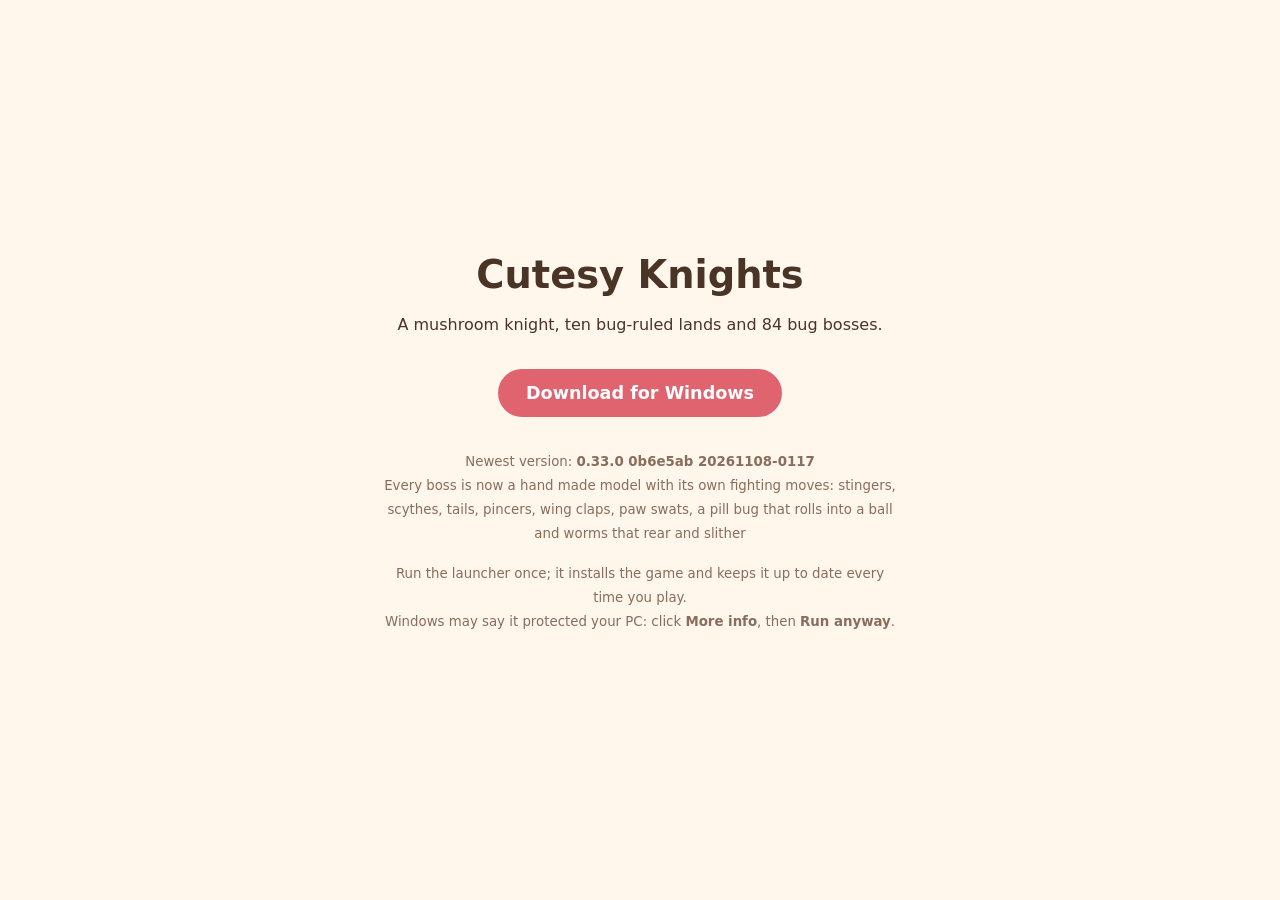
==== game/index.html @ 72dfd4b8 "Cutesy Knights 0.33.0 0b6e5ab 20261108-0117" ====
<!doctype html>
<html lang="en"><head><meta charset="utf-8"><meta name="viewport" content="width=device-width, initial-scale=1">
<title>Cutesy Knights</title>
<style>
 body{margin:0;font-family:system-ui,Segoe UI,sans-serif;background:#fff6ec;color:#4a3426;display:flex;min-height:100vh;align-items:center;justify-content:center}
 main{max-width:520px;padding:32px 16px;text-align:center}
 h1{font-size:2.4rem;margin:0 0 8px}
 p{line-height:1.5}
 a.btn{display:inline-block;margin:16px 0;padding:14px 28px;border-radius:999px;background:#e0646f;color:#fff;font-weight:700;text-decoration:none;font-size:1.1rem}
 a.btn:hover{background:#c94f5a}
 small{color:#8a6d5b}
</style></head><body><main>
<h1>Cutesy Knights</h1>
<p>A mushroom knight, ten bug-ruled lands and 84 bug bosses.</p>
<a class="btn" href="Launcher.exe">Download for Windows</a>
<p><small>Newest version: <b id="v">0.33.0 0b6e5ab 20261108-0117</b><br><span id="n">Every boss is now a hand made model with its own fighting moves: stingers, scythes, tails, pincers, wing claps, paw swats, a pill bug that rolls into a ball and worms that rear and slither</span></small></p>
<p><small>Run the launcher once; it installs the game and keeps it up to date every time you play.<br>
Windows may say it protected your PC: click <b>More info</b>, then <b>Run anyway</b>.</small></p>
</main>
<script>
fetch('latest.json',{cache:'no-store'}).then(r=>r.json()).then(m=>{document.getElementById('v').textContent=m.version;document.getElementById('n').textContent=m.notes||''}).catch(()=>{});
</script>
</body></html>
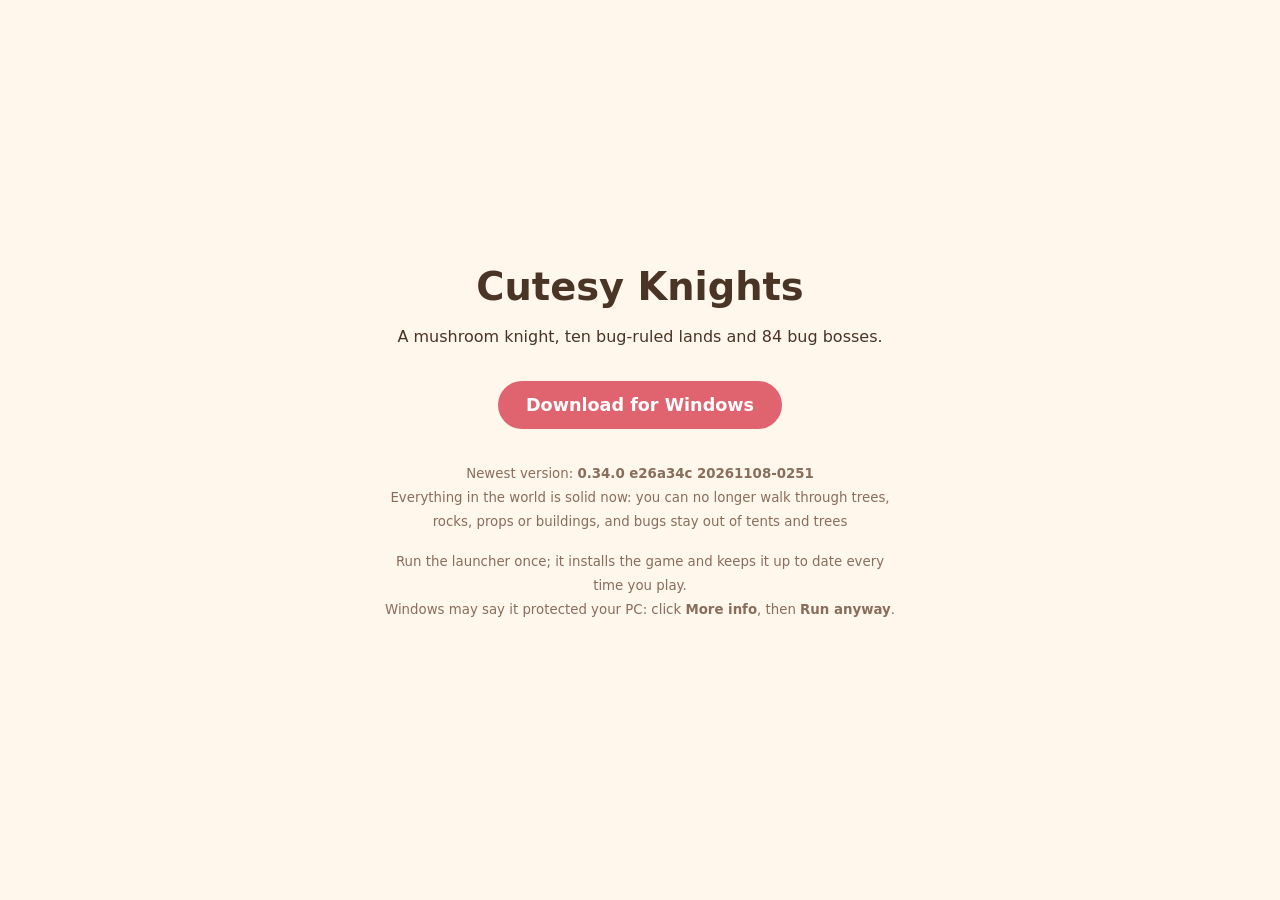
==== commit 5f3fa9a2: "Cutesy Knights 0.34.0 e26a34c 20261108-0251" ====
--- a/game/index.html
+++ b/game/index.html
@@ -13,7 +13,7 @@
 <h1>Cutesy Knights</h1>
 <p>A mushroom knight, ten bug-ruled lands and 84 bug bosses.</p>
 <a class="btn" href="Launcher.exe">Download for Windows</a>
-<p><small>Newest version: <b id="v">0.33.0 0b6e5ab 20261108-0117</b><br><span id="n">Every boss is now a hand made model with its own fighting moves: stingers, scythes, tails, pincers, wing claps, paw swats, a pill bug that rolls into a ball and worms that rear and slither</span></small></p>
+<p><small>Newest version: <b id="v">0.34.0 e26a34c 20261108-0251</b><br><span id="n">Everything in the world is solid now: you can no longer walk through trees, rocks, props or buildings, and bugs stay out of tents and trees</span></small></p>
 <p><small>Run the launcher once; it installs the game and keeps it up to date every time you play.<br>
 Windows may say it protected your PC: click <b>More info</b>, then <b>Run anyway</b>.</small></p>
 </main>
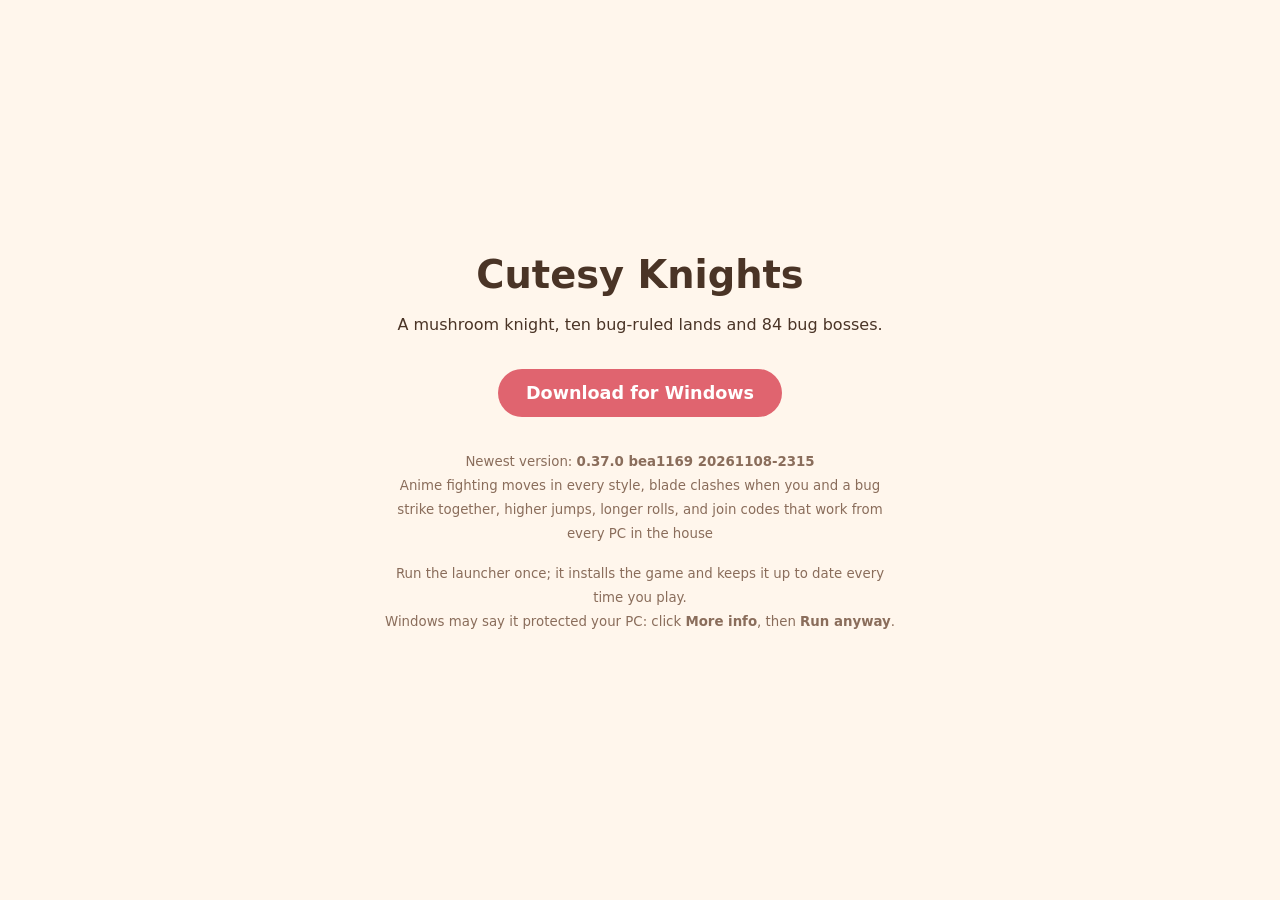
==== commit 76822c9e: "Cutesy Knights 0.37.0 bea1169 20261108-2315" ====
--- a/game/index.html
+++ b/game/index.html
@@ -13,7 +13,7 @@
 <h1>Cutesy Knights</h1>
 <p>A mushroom knight, ten bug-ruled lands and 84 bug bosses.</p>
 <a class="btn" href="Launcher.exe">Download for Windows</a>
-<p><small>Newest version: <b id="v">0.34.0 e26a34c 20261108-0251</b><br><span id="n">Everything in the world is solid now: you can no longer walk through trees, rocks, props or buildings, and bugs stay out of tents and trees</span></small></p>
+<p><small>Newest version: <b id="v">0.37.0 bea1169 20261108-2315</b><br><span id="n">Anime fighting moves in every style, blade clashes when you and a bug strike together, higher jumps, longer rolls, and join codes that work from every PC in the house</span></small></p>
 <p><small>Run the launcher once; it installs the game and keeps it up to date every time you play.<br>
 Windows may say it protected your PC: click <b>More info</b>, then <b>Run anyway</b>.</small></p>
 </main>
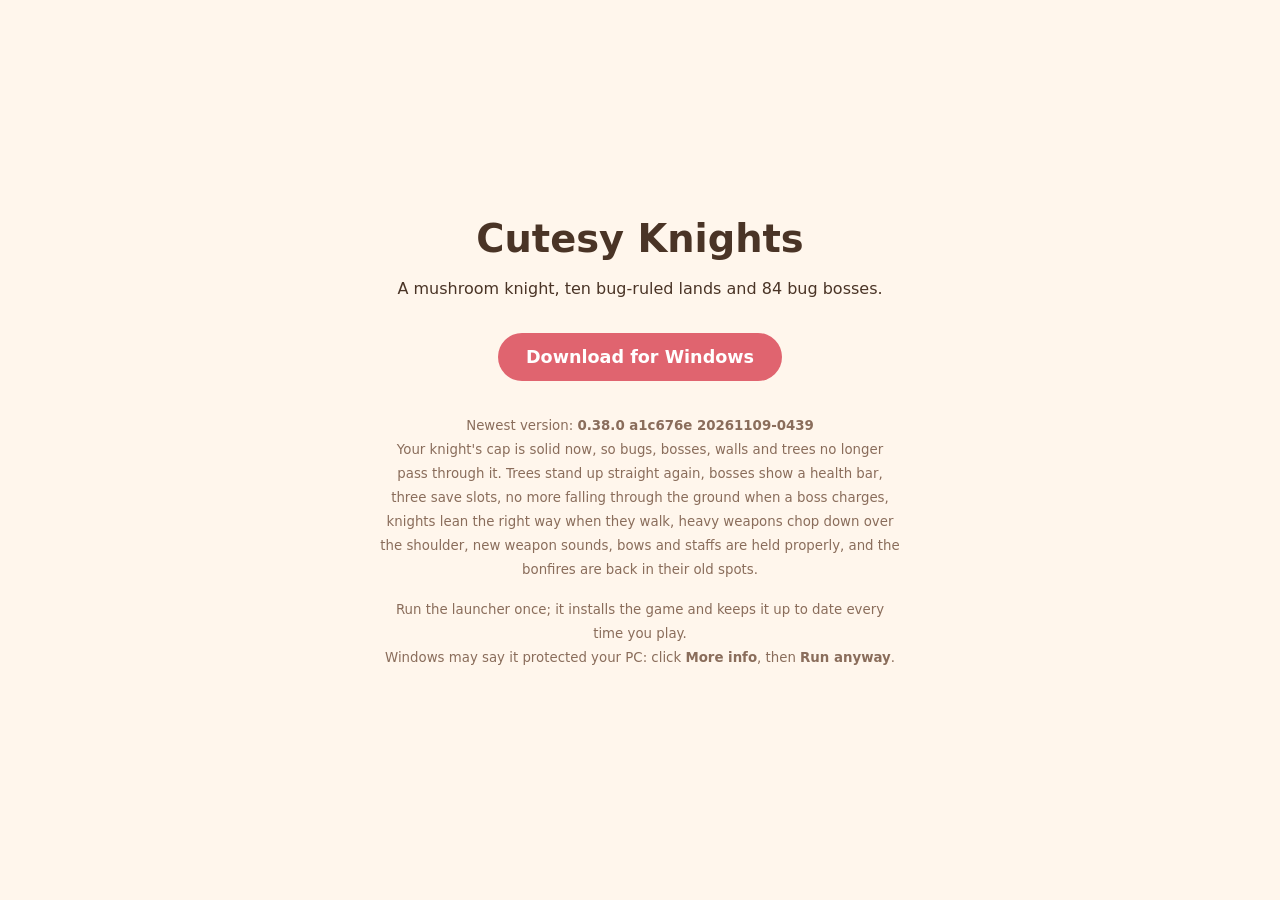
==== commit 238e4933: "Cutesy Knights 0.38.0 a1c676e 20261109-0439" ====
--- a/game/index.html
+++ b/game/index.html
@@ -13,7 +13,7 @@
 <h1>Cutesy Knights</h1>
 <p>A mushroom knight, ten bug-ruled lands and 84 bug bosses.</p>
 <a class="btn" href="Launcher.exe">Download for Windows</a>
-<p><small>Newest version: <b id="v">0.37.0 bea1169 20261108-2315</b><br><span id="n">Anime fighting moves in every style, blade clashes when you and a bug strike together, higher jumps, longer rolls, and join codes that work from every PC in the house</span></small></p>
+<p><small>Newest version: <b id="v">0.38.0 a1c676e 20261109-0439</b><br><span id="n">Your knight's cap is solid now, so bugs, bosses, walls and trees no longer pass through it. Trees stand up straight again, bosses show a health bar, three save slots, no more falling through the ground when a boss charges, knights lean the right way when they walk, heavy weapons chop down over the shoulder, new weapon sounds, bows and staffs are held properly, and the bonfires are back in their old spots.</span></small></p>
 <p><small>Run the launcher once; it installs the game and keeps it up to date every time you play.<br>
 Windows may say it protected your PC: click <b>More info</b>, then <b>Run anyway</b>.</small></p>
 </main>
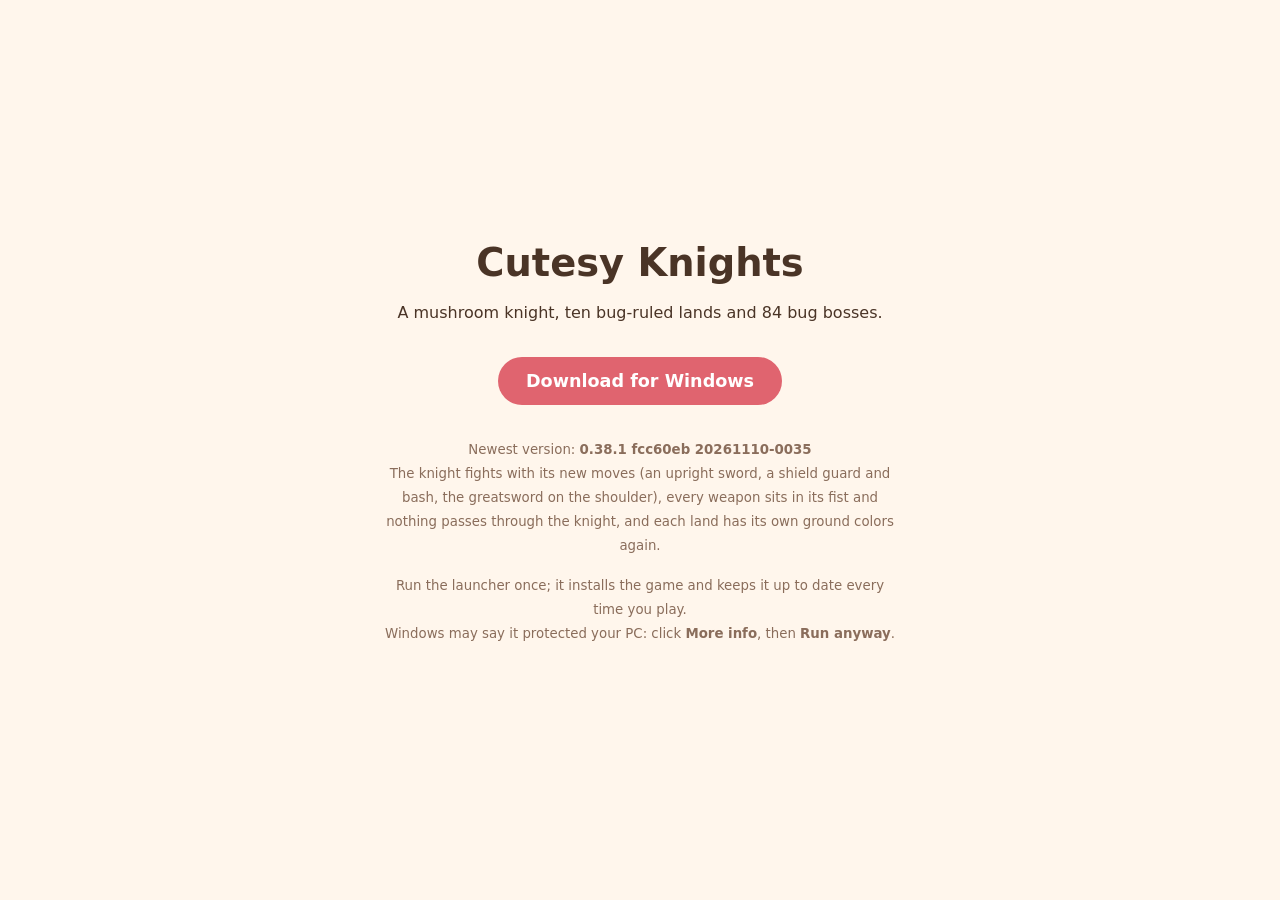
==== commit 63e2adb3: "Cutesy Knights 0.38.1 fcc60eb 20261110-0035" ====
--- a/game/index.html
+++ b/game/index.html
@@ -13,7 +13,7 @@
 <h1>Cutesy Knights</h1>
 <p>A mushroom knight, ten bug-ruled lands and 84 bug bosses.</p>
 <a class="btn" href="Launcher.exe">Download for Windows</a>
-<p><small>Newest version: <b id="v">0.38.0 a1c676e 20261109-0439</b><br><span id="n">Your knight's cap is solid now, so bugs, bosses, walls and trees no longer pass through it. Trees stand up straight again, bosses show a health bar, three save slots, no more falling through the ground when a boss charges, knights lean the right way when they walk, heavy weapons chop down over the shoulder, new weapon sounds, bows and staffs are held properly, and the bonfires are back in their old spots.</span></small></p>
+<p><small>Newest version: <b id="v">0.38.1 fcc60eb 20261110-0035</b><br><span id="n">The knight fights with its new moves (an upright sword, a shield guard and bash, the greatsword on the shoulder), every weapon sits in its fist and nothing passes through the knight, and each land has its own ground colors again.</span></small></p>
 <p><small>Run the launcher once; it installs the game and keeps it up to date every time you play.<br>
 Windows may say it protected your PC: click <b>More info</b>, then <b>Run anyway</b>.</small></p>
 </main>
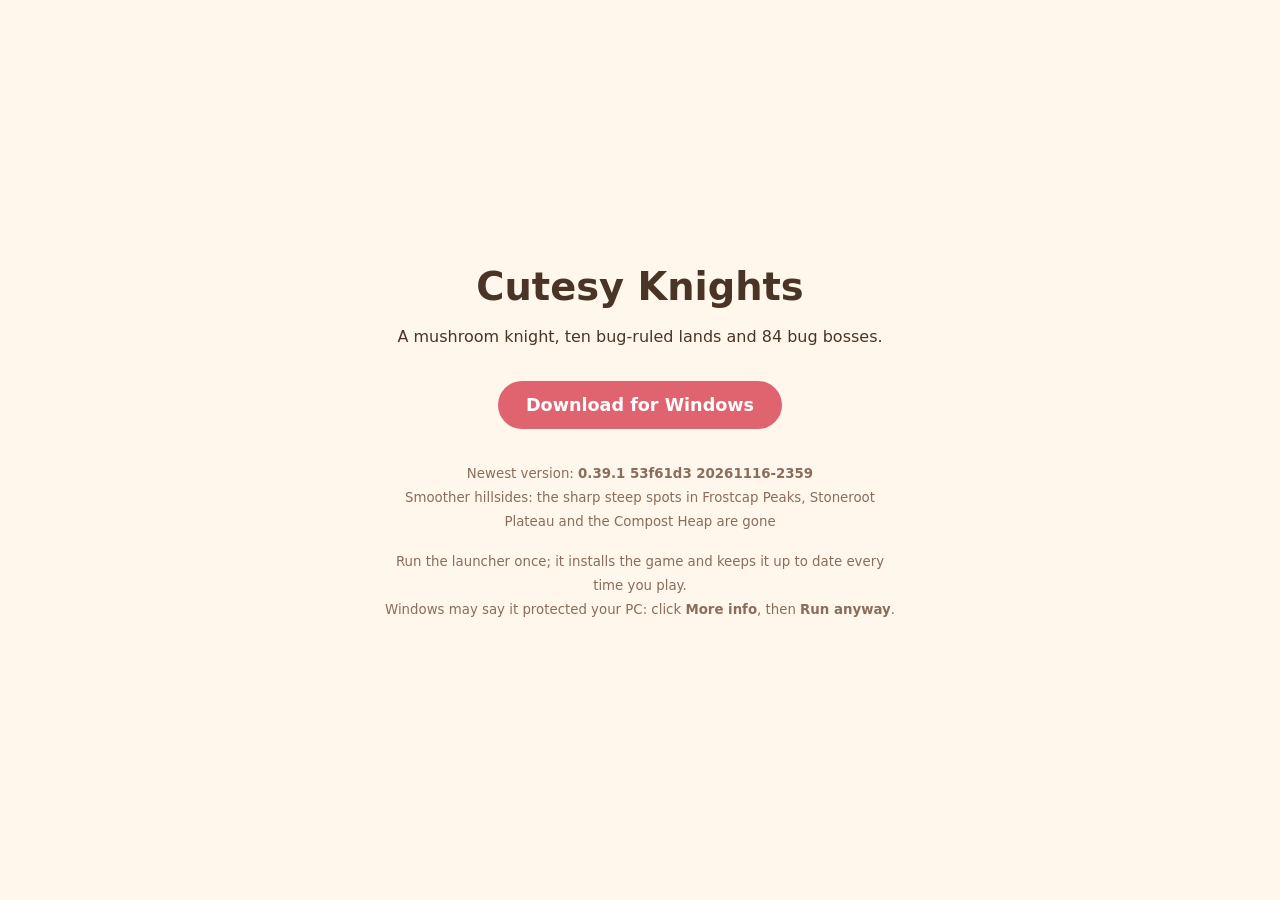
==== commit 3a3842be: "Cutesy Knights 0.39.1 53f61d3 20261116-2359" ====
--- a/game/index.html
+++ b/game/index.html
@@ -13,7 +13,7 @@
 <h1>Cutesy Knights</h1>
 <p>A mushroom knight, ten bug-ruled lands and 84 bug bosses.</p>
 <a class="btn" href="Launcher.exe">Download for Windows</a>
-<p><small>Newest version: <b id="v">0.38.1 fcc60eb 20261110-0035</b><br><span id="n">The knight fights with its new moves (an upright sword, a shield guard and bash, the greatsword on the shoulder), every weapon sits in its fist and nothing passes through the knight, and each land has its own ground colors again.</span></small></p>
+<p><small>Newest version: <b id="v">0.39.1 53f61d3 20261116-2359</b><br><span id="n">Smoother hillsides: the sharp steep spots in Frostcap Peaks, Stoneroot Plateau and the Compost Heap are gone</span></small></p>
 <p><small>Run the launcher once; it installs the game and keeps it up to date every time you play.<br>
 Windows may say it protected your PC: click <b>More info</b>, then <b>Run anyway</b>.</small></p>
 </main>
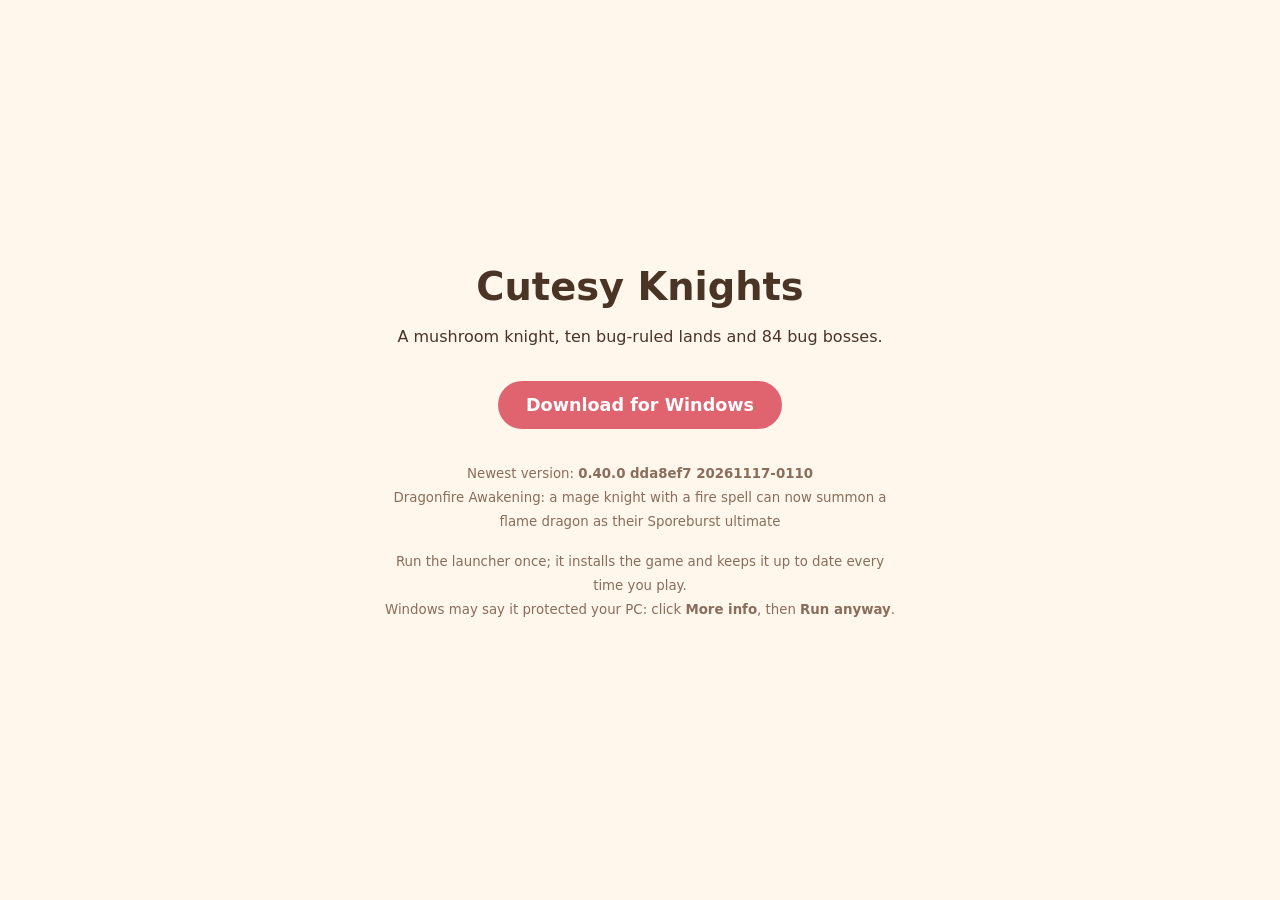
==== commit b32dfeac: "Cutesy Knights 0.40.0 dda8ef7 20261117-0110" ====
--- a/game/index.html
+++ b/game/index.html
@@ -13,7 +13,7 @@
 <h1>Cutesy Knights</h1>
 <p>A mushroom knight, ten bug-ruled lands and 84 bug bosses.</p>
 <a class="btn" href="Launcher.exe">Download for Windows</a>
-<p><small>Newest version: <b id="v">0.39.1 53f61d3 20261116-2359</b><br><span id="n">Smoother hillsides: the sharp steep spots in Frostcap Peaks, Stoneroot Plateau and the Compost Heap are gone</span></small></p>
+<p><small>Newest version: <b id="v">0.40.0 dda8ef7 20261117-0110</b><br><span id="n">Dragonfire Awakening: a mage knight with a fire spell can now summon a flame dragon as their Sporeburst ultimate</span></small></p>
 <p><small>Run the launcher once; it installs the game and keeps it up to date every time you play.<br>
 Windows may say it protected your PC: click <b>More info</b>, then <b>Run anyway</b>.</small></p>
 </main>
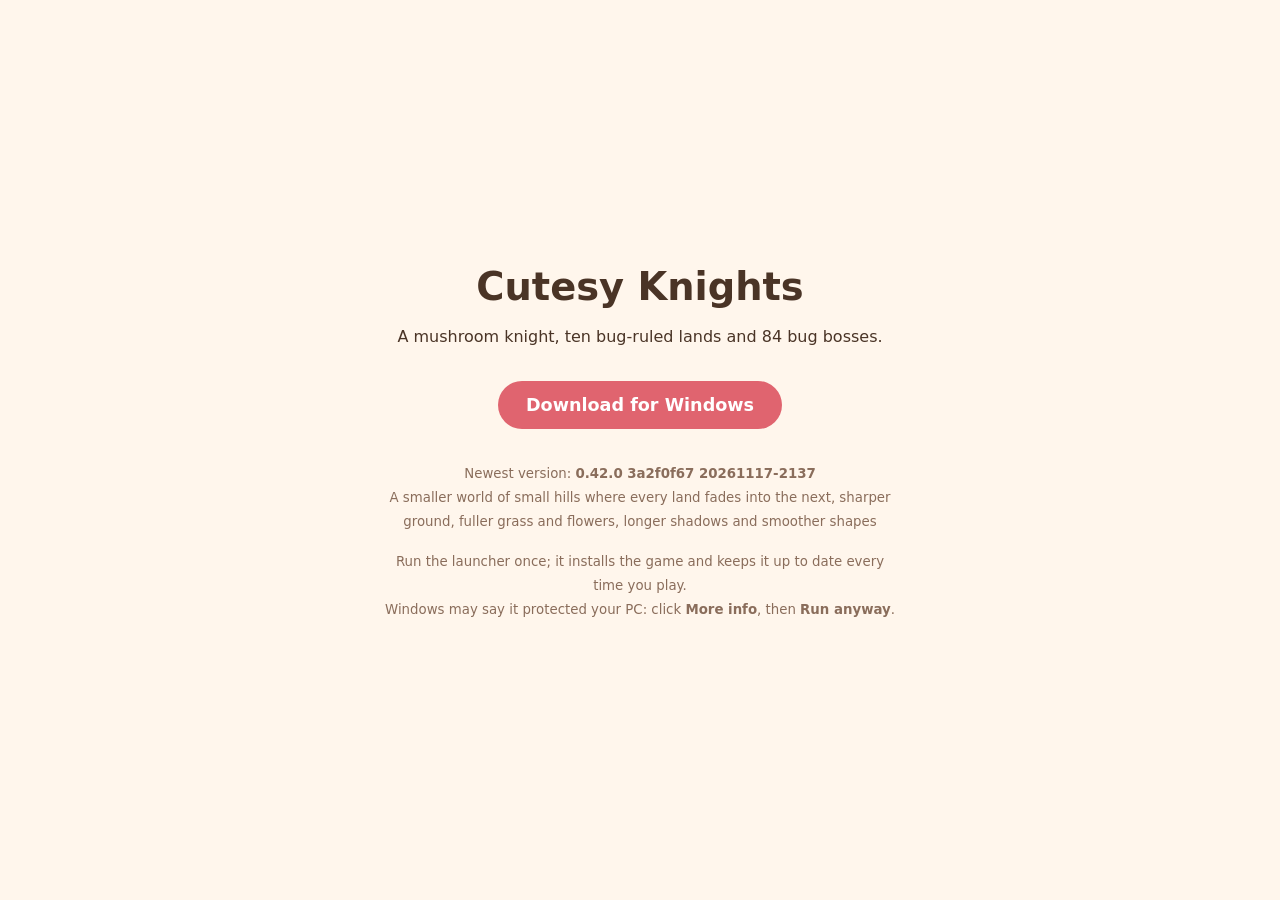
==== commit bbb3ed00: "Cutesy Knights 0.42.0 3a2f0f67 20261117-2137" ====
--- a/game/index.html
+++ b/game/index.html
@@ -13,7 +13,7 @@
 <h1>Cutesy Knights</h1>
 <p>A mushroom knight, ten bug-ruled lands and 84 bug bosses.</p>
 <a class="btn" href="Launcher.exe">Download for Windows</a>
-<p><small>Newest version: <b id="v">0.40.0 dda8ef7 20261117-0110</b><br><span id="n">Dragonfire Awakening: a mage knight with a fire spell can now summon a flame dragon as their Sporeburst ultimate</span></small></p>
+<p><small>Newest version: <b id="v">0.42.0 3a2f0f67 20261117-2137</b><br><span id="n">A smaller world of small hills where every land fades into the next, sharper ground, fuller grass and flowers, longer shadows and smoother shapes</span></small></p>
 <p><small>Run the launcher once; it installs the game and keeps it up to date every time you play.<br>
 Windows may say it protected your PC: click <b>More info</b>, then <b>Run anyway</b>.</small></p>
 </main>
